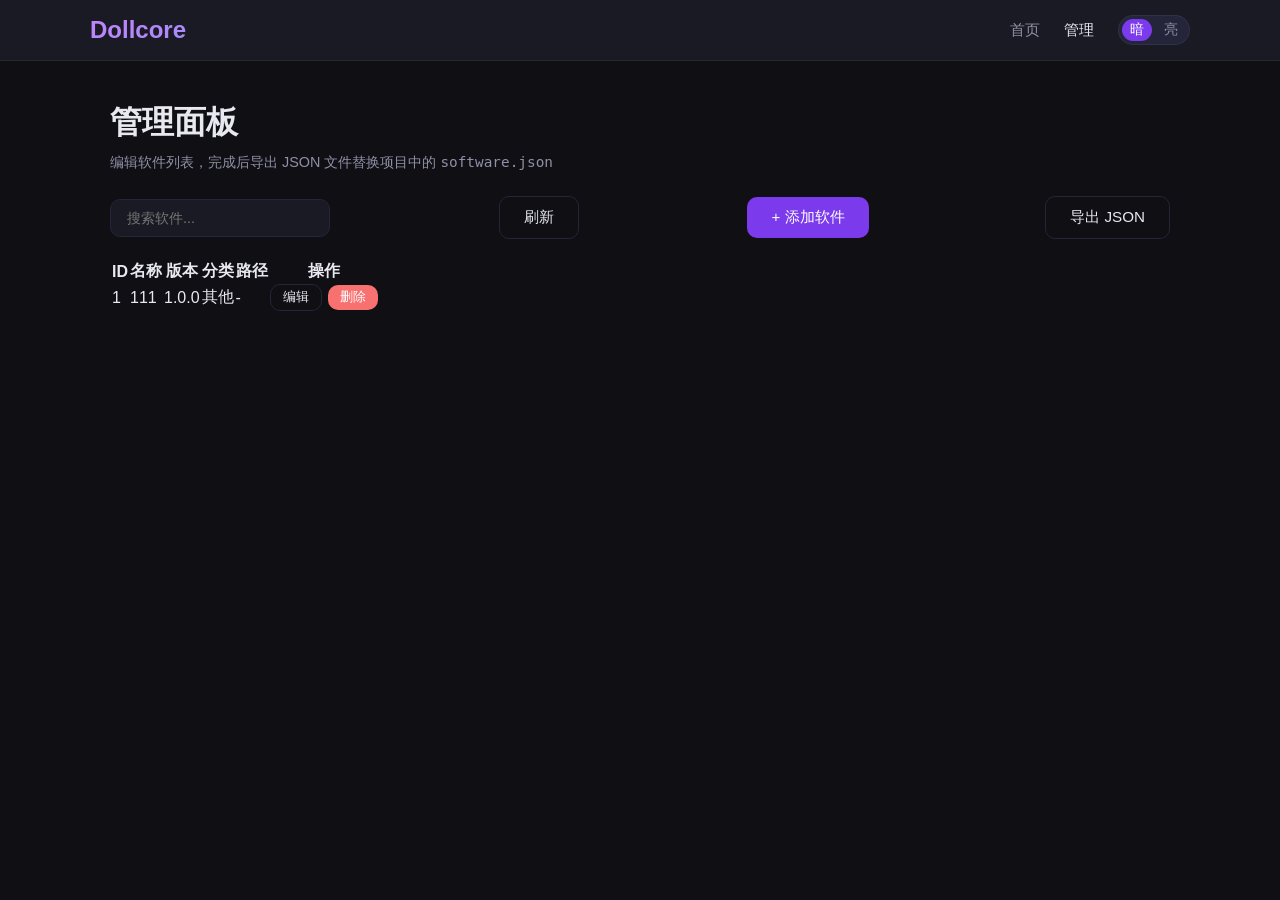
==== admin.html @ ba073d38 "Add files via upload" ====
<!DOCTYPE html>
<html lang="zh-CN" data-theme="dark">
<head>
  <meta charset="UTF-8" />
  <meta name="viewport" content="width=device-width, initial-scale=1.0" />
  <title>Dollcore - 管理面板</title>
  <link rel="stylesheet" href="css/style.css" />
  <style>
    .admin-page { padding: 40px 20px; }
    .admin-page h1 { margin-bottom: 8px; }
    .admin-page .sub { color: var(--text2); font-size: 0.9rem; margin-bottom: 24px; }
    .admin-toolbar { margin-bottom: 20px; }
    .admin-toolbar input {
      background: var(--bg2); border: 1px solid var(--bg3); color: var(--text);
      padding: 10px 16px; border-radius: var(--radius); font-size: 0.9rem; width: 220px;
    }
  </style>
</head>
<body>
  <nav class="navbar">
    <div class="inner">
      <a href="index.html" class="logo">Dollcore</a>
      <div class="links">
        <a href="index.html">首页</a>
        <a href="admin.html" class="active">管理</a>
        <button class="theme-toggle" title="切换主题">
          <span class="theme-opt dark-opt active">暗</span>
          <span class="theme-opt light-opt">亮</span>
        </button>
      </div>
    </div>
  </nav>

  <div class="container admin-page">
    <h1>管理面板</h1>
    <p class="sub">编辑软件列表，完成后导出 JSON 文件替换项目中的 <code>software.json</code></p>

    <div class="admin-toolbar">
      <input id="admin-search" placeholder="搜索软件..." />
      <button class="btn btn-outline" id="admin-refresh">刷新</button>
      <button class="btn btn-primary" id="admin-add">+ 添加软件</button>
      <button class="btn btn-outline" id="admin-export" style="margin-left:8px">导出 JSON</button>
    </div>

    <div id="table-wrap" style="overflow-x:auto">
      <table>
        <thead>
          <tr><th>ID</th><th>名称</th><th>版本</th><th>分类</th><th>路径</th><th>操作</th></tr>
        </thead>
        <tbody id="table-body"></tbody>
      </table>
    </div>
    <div id="admin-empty" class="empty" style="display:none">
      <div class="icon">📋</div>
      <h3>暂无软件条目</h3>
      <p>点击"添加软件"创建您的第一个条目。</p>
    </div>

    <div id="modal" class="modal-overlay" style="display:none">
      <div class="modal">
        <h2 id="modal-title">添加软件</h2>
        <form id="modal-form">
          <div class="field"><label>名称 *</label><input name="name" required placeholder="软件名称" /></div>
          <div class="field-row">
            <div class="field"><label>版本</label><input name="version" placeholder="1.0.0" /></div>
            <div class="field"><label>分类</label>
              <select name="category">
                <option value="其他">其他</option><option value="开发">开发</option><option value="设计">设计</option>
                <option value="游戏">游戏</option><option value="工具">工具</option><option value="媒体">媒体</option><option value="生产力">生产力</option>
              </select>
            </div>
          </div>
          <div class="field"><label>描述</label><textarea name="description" placeholder="描述该软件..."></textarea></div>
          <div class="field"><label>文件 / 下载路径</label><input name="file_path" placeholder="粘贴本地路径或URL" /></div>
          <div class="field"><label>图标 URL</label><input name="icon_url" placeholder="https://..." /></div>
          <div class="btns">
            <button type="button" class="btn btn-outline" id="modal-cancel">取消</button>
            <button type="submit" class="btn btn-primary" id="modal-save">创建</button>
          </div>
        </form>
      </div>
    </div>
  </div>

  <script src="js/admin.js"></script>
</body>
</html>
---- css/style.css ----
* { margin: 0; padding: 0; box-sizing: border-box; }

:root {
  --bg: #0f0f14; --bg2: #1a1a24; --bg3: #24243a;
  --text: #e8e8f0; --text2: #9090a8;
  --accent: #c084fc; --accent2: #7c3aed; --danger: #f87171;
  --border: rgba(255,255,255,0.06); --radius: 10px;

  --gate-bg: linear-gradient(135deg, #0f0f14 0%, #1a1025 30%, #0f0f14 60%, #12091f 100%);
  --gate-card-bg: rgba(26,26,36,0.85);
  --gate-card-border: rgba(255,255,255,0.06);
  --gate-card-shadow: 0 4px 32px rgba(0,0,0,0.3);
  --gate-logo: #e8e8f0;
  --gate-poem: #9090a8;
  --gate-divider-color: #c084fc;
  --gate-hint: #9090a8;
  --gate-input-bg: #0f0f14;
  --gate-input-border: #24243a;
  --gate-input-color: #e8e8f0;
  --gate-input-focus-border: #c084fc;
  --gate-input-focus-shadow: rgba(192,132,252,0.15);
  --gate-btn-bg: linear-gradient(135deg, #7c3aed, #6d28d9);
  --gate-shape-1: rgba(124,58,237,0.2);
  --gate-shape-2: rgba(167,139,250,0.12);
  --gate-particle: 192,132,252;
}

[data-theme="light"] {
  --bg: #f8fafc; --bg2: #ffffff; --bg3: #e2e8f0;
  --text: #1e293b; --text2: #64748b;
  --accent: #7c3aed; --accent2: #6d28d9; --danger: #ef4444;
  --border: rgba(0,0,0,0.06);

  --gate-bg: linear-gradient(135deg, #f8fafc 0%, #f1f5f9 30%, #faf9fb 60%, #f5f3ff 100%);
  --gate-card-bg: rgba(255,255,255,0.7);
  --gate-card-border: rgba(0,0,0,0.06);
  --gate-card-shadow: 0 4px 32px rgba(0,0,0,0.04);
  --gate-logo: #1e293b;
  --gate-poem: #64748b;
  --gate-divider-color: #cbd5e1;
  --gate-hint: #94a3b8;
  --gate-input-bg: #f8fafc;
  --gate-input-border: #e2e8f0;
  --gate-input-color: #334155;
  --gate-input-focus-border: #94a3b8;
  --gate-input-focus-shadow: rgba(148,163,184,0.12);
  --gate-btn-bg: #1e293b;
  --gate-shape-1: rgba(148,163,184,0.10);
  --gate-shape-2: rgba(148,163,184,0.08);
  --gate-particle: 100,116,139;
}

body {
  font-family: -apple-system, BlinkMacSystemFont, 'Segoe UI', Roboto, sans-serif;
  background: var(--bg); color: var(--text);
  min-height: 100vh; transition: background 0.3s, color 0.3s;
}
a { color: var(--accent); text-decoration: none; }
a:hover { text-decoration: underline; }
.container { max-width: 1100px; margin: 0 auto; padding: 0 20px; }

/* Theme toggle */
.theme-toggle {
  display: inline-flex; align-items: center; gap: 4px;
  background: var(--bg3); border: 1px solid var(--border);
  border-radius: 20px; padding: 3px; cursor: pointer;
  font-size: 0.85rem; line-height: 1; color: var(--text2);
}
.theme-opt { padding: 4px 8px; border-radius: 16px; transition: background 0.2s; }
.theme-opt.active { background: var(--accent2); color: #fff; }

/* Navbar */
.navbar {
  background: var(--bg2); border-bottom: 1px solid var(--border);
  padding: 0 20px; position: sticky; top: 0; z-index: 100;
  backdrop-filter: blur(10px); transition: background 0.3s;
}
.navbar .inner {
  max-width: 1100px; margin: 0 auto;
  display: flex; align-items: center; justify-content: space-between; height: 60px;
}
.navbar .logo {
  font-size: 1.5rem; font-weight: 700;
  background: linear-gradient(135deg, var(--accent), #a78bfa);
  -webkit-background-clip: text; -webkit-text-fill-color: transparent;
}
.navbar .links { display: flex; gap: 24px; align-items: center; }
.navbar .links a {
  color: var(--text2); font-size: 0.95rem; transition: color 0.2s;
}
.navbar .links a:hover, .navbar .links a.active { color: var(--text); text-decoration: none; }

/* Page switching */
.page { padding-top: 30px; }

/* Hero */
.hero { text-align: center; padding: 60px 20px 40px; }
.hero h1 { font-size: 2.4rem; margin-bottom: 12px; }
.hero p { color: var(--text2); font-size: 1.1rem; max-width: 500px; margin: 0 auto; }

/* Toolbar row */
.toolbar-row {
  display: flex; gap: 12px; margin-bottom: 24px; flex-wrap: wrap; align-items: center;
}
.toolbar-row form { display: flex; gap: 8px; }
.toolbar-row input, .toolbar-row select {
  background: var(--bg2); border: 1px solid var(--bg3); color: var(--text);
  padding: 10px 16px; border-radius: var(--radius); font-size: 0.9rem; width: 240px;
}
.toolbar-row select { width: auto; }

/* Grid */
.grid {
  display: grid;
  grid-template-columns: repeat(auto-fill, minmax(280px, 1fr));
  gap: 20px; padding-bottom: 40px;
}
.card {
  background: var(--bg2); border: 1px solid var(--border);
  border-radius: var(--radius); padding: 24px;
  transition: border-color 0.2s, transform 0.2s, background 0.3s;
  cursor: pointer; display: block; text-decoration: none; color: inherit;
}
.card:hover { border-color: var(--accent); transform: translateY(-2px); }
.card h3 { font-size: 1.1rem; margin-bottom: 6px; }
.card .ver { font-size: 0.8rem; color: var(--accent); margin-bottom: 10px; }
.card .desc { color: var(--text2); font-size: 0.9rem; line-height: 1.5;
  display: -webkit-box; -webkit-line-clamp: 3; -webkit-box-orient: vertical; overflow: hidden; }
.card .meta { display: flex; justify-content: space-between; align-items: center;
  margin-top: 16px; font-size: 0.8rem; color: var(--text2); }
.card .cat { background: var(--bg3); padding: 3px 10px; border-radius: 20px; }

/* Detail */
.detail .back { color: var(--text2); font-size: 0.9rem; margin-bottom: 20px; display: inline-block; }
.detail h1 { font-size: 2rem; margin-bottom: 8px; }
.detail .info { display: flex; gap: 20px; color: var(--text2);
  margin-bottom: 24px; font-size: 0.9rem; flex-wrap: wrap; }
.detail .desc { line-height: 1.7; margin-bottom: 30px; color: var(--text2); }
.detail .actions { display: flex; gap: 12px; flex-wrap: wrap; }

/* Buttons */
.btn {
  display: inline-flex; align-items: center; gap: 8px;
  padding: 10px 24px; border-radius: var(--radius); font-size: 0.95rem;
  border: none; cursor: pointer; font-weight: 500; transition: opacity 0.2s;
}
.btn:hover { opacity: 0.85; }
.btn-primary { background: var(--accent2); color: #fff; }
.btn-danger { background: var(--danger); color: #fff; }
.btn-outline { background: transparent; border: 1px solid var(--bg3); color: var(--text); }

/* Admin */
.admin h1 { margin-bottom: 24px; }
.admin-toolbar {
  display: flex; justify-content: space-between; align-items: center;
  margin-bottom: 20px; flex-wrap: wrap; gap: 12px;
}
.admin-toolbar input {
  background: var(--bg2); border: 1px solid var(--bg3); color: var(--text);
  padding: 10px 16px; border-radius: var(--radius); font-size: 0.9rem; width: 220px;
}
.admin table { width: 100%; border-collapse: collapse; }
.admin th, .admin td {
  padding: 12px 16px; text-align: left; border-bottom: 1px solid var(--border);
}
.admin th { color: var(--text2); font-size: 0.85rem; text-transform: uppercase; }
.admin td { font-size: 0.9rem; }
.admin tr:hover td { background: rgba(128,128,128,0.04); }

/* Modal */
.modal-overlay {
  position: fixed; inset: 0; background: rgba(0,0,0,0.6);
  display: flex; align-items: center; justify-content: center; z-index: 1000;
  backdrop-filter: blur(4px);
}
.modal {
  background: var(--bg2); border-radius: var(--radius); padding: 30px;
  width: 90%; max-width: 520px; border: 1px solid var(--border);
}
.modal h2 { margin-bottom: 20px; }
.modal .field { margin-bottom: 16px; }
.modal .field label { display: block; font-size: 0.85rem; color: var(--text2); margin-bottom: 6px; }
.modal .field input, .modal .field textarea, .modal .field select {
  width: 100%; padding: 10px 14px; background: var(--bg); border: 1px solid var(--bg3);
  color: var(--text); border-radius: var(--radius); font-size: 0.9rem;
}
.modal .field textarea { min-height: 80px; resize: vertical; }
.modal .field-row { display: grid; grid-template-columns: 1fr 1fr; gap: 16px; }
.modal .btns { display: flex; gap: 10px; justify-content: flex-end; margin-top: 20px; }

/* Empty */
.empty { text-align: center; padding: 60px 20px; color: var(--text2); }
.empty .icon { font-size: 3rem; margin-bottom: 16px; }
.empty h3 { margin-bottom: 8px; color: var(--text); }

/* Gate */
.gate {
  position: fixed; inset: 0;
  display: flex; align-items: center; justify-content: center;
  background: var(--gate-bg); overflow: hidden; transition: background 0.5s;
}
.gate-bg-shapes { position: fixed; inset: 0; pointer-events: none; z-index: 1; }
.gate-shape { position: absolute; border-radius: 50%; animation: shape-drift 12s ease-in-out infinite; }
.gate-shape-1 {
  width: 400px; height: 400px; background: var(--gate-shape-1);
  top: -15%; right: -8%; animation-delay: 0s;
}
.gate-shape-2 {
  width: 320px; height: 320px; background: var(--gate-shape-2);
  bottom: -12%; left: -6%; animation-delay: -6s;
}
@keyframes shape-drift {
  0%, 100% { transform: translate(0, 0) scale(1); }
  33% { transform: translate(40px, -40px) scale(1.08); }
  66% { transform: translate(-30px, 30px) scale(0.94); }
}

.gate-card {
  position: relative; z-index: 2;
  background: var(--gate-card-bg); backdrop-filter: blur(16px);
  border: 1px solid var(--gate-card-border); border-radius: 24px;
  padding: 52px 44px; width: 90%; max-width: 440px;
  text-align: center; box-shadow: var(--gate-card-shadow);
  transition: opacity 0.5s, transform 0.5s, background 0.3s;
}
.gate-card.shake { animation: shake 0.5s ease-in-out; }
.gate-card.fade-out { opacity: 0; transform: scale(0.95); }

@keyframes shake {
  0%, 100% { transform: translateX(0); }
  20% { transform: translateX(-8px); } 40% { transform: translateX(8px); }
  60% { transform: translateX(-6px); } 80% { transform: translateX(6px); }
}

.gate-logo {
  font-size: 2.8rem; font-weight: 700; letter-spacing: -0.02em;
  color: var(--gate-logo); margin-bottom: 24px; transition: color 0.3s;
}
.gate-poem {
  font-size: 1.05rem; color: var(--gate-poem); line-height: 1.9;
  letter-spacing: 0.04em; font-family: 'Microsoft YaHei', '微软雅黑', sans-serif;
  transition: color 0.3s;
}
.gate-divider {
  width: 48px; height: 2px; background: var(--gate-divider-color);
  border-radius: 1px; margin: 24px auto; transition: background 0.3s;
}
.gate-hint { font-size: 0.82rem; color: var(--gate-hint); margin-bottom: 24px; transition: color 0.3s; }
.gate-form { display: flex; flex-direction: column; gap: 12px; }
.gate-input {
  width: 100%; padding: 12px 16px;
  background: var(--gate-input-bg); border: 1px solid var(--gate-input-border);
  border-radius: 12px; color: var(--gate-input-color); font-size: 0.9rem;
  text-align: center; font-family: monospace; outline: none;
  transition: border-color 0.3s, box-shadow 0.3s, background 0.3s, color 0.3s;
}
.gate-input:focus {
  border-color: var(--gate-input-focus-border);
  box-shadow: 0 0 0 3px var(--gate-input-focus-shadow);
}
.gate-error { font-size: 0.82rem; color: #ef4444; animation: fade-in 0.3s ease; }
.gate-btn {
  display: inline-flex; align-items: center; justify-content: center; gap: 8px;
  padding: 12px 28px; background: var(--gate-btn-bg); color: #fff;
  font-size: 0.95rem; font-weight: 500; border: none; border-radius: 12px;
  cursor: pointer; transition: opacity 0.2s, transform 0.2s;
}
.gate-btn:hover { opacity: 0.9; transform: translateY(-1px); }
.gate-theme-row { position: relative; z-index: 3; margin-top: 20px; display: flex; justify-content: center; }

#particles { position: fixed; inset: 0; pointer-events: none; z-index: 0; }

@keyframes fade-in {
  from { opacity: 0; transform: translateY(-4px); }
  to { opacity: 1; transform: translateY(0); }
}
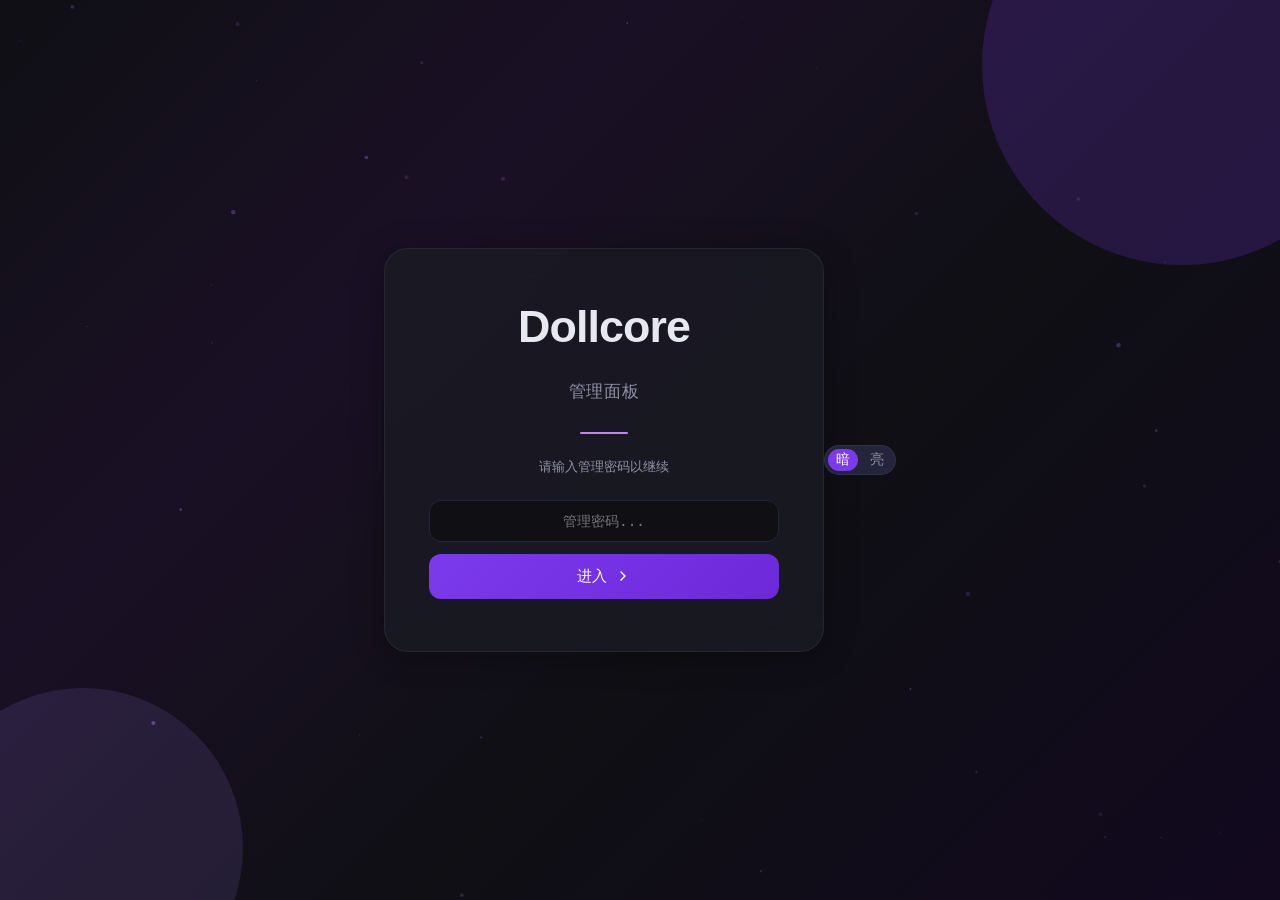
==== commit 0f3c0d9b: "Add files via upload 添加了网站选项，优化了管理页面，使用了双密码跳转功能" ====
--- a/admin.html
+++ b/admin.html
@@ -9,7 +9,14 @@
     .admin-page { padding: 40px 20px; }
     .admin-page h1 { margin-bottom: 8px; }
     .admin-page .sub { color: var(--text2); font-size: 0.9rem; margin-bottom: 24px; }
-    .admin-toolbar { margin-bottom: 20px; }
+    .admin-tabs { display: flex; gap: 0; margin-bottom: 20px; border-bottom: 1px solid var(--border); }
+    .admin-tab {
+      padding: 10px 24px; cursor: pointer; font-size: 0.9rem;
+      color: var(--text2); border-bottom: 2px solid transparent;
+      transition: color 0.2s, border-color 0.2s; background: none; border-top: none; border-left: none; border-right: none;
+    }
+    .admin-tab.active { color: var(--accent); border-bottom-color: var(--accent); }
+    .admin-toolbar { display: flex; gap: 10px; margin-bottom: 20px; align-items: center; flex-wrap: wrap; }
     .admin-toolbar input {
       background: var(--bg2); border: 1px solid var(--bg3); color: var(--text);
       padding: 10px 16px; border-radius: var(--radius); font-size: 0.9rem; width: 220px;
@@ -17,6 +24,38 @@
   </style>
 </head>
 <body>
+
+  <div id="admin-gate" class="gate" style="display:none">
+    <canvas id="particles"></canvas>
+    <div class="gate-bg-shapes">
+      <div class="gate-shape gate-shape-1"></div>
+      <div class="gate-shape gate-shape-2"></div>
+    </div>
+    <div class="gate-card" id="admin-gate-card">
+      <h1 class="gate-logo">Dollcore</h1>
+      <p class="gate-poem">管理面板</p>
+      <div class="gate-divider"></div>
+      <p class="gate-hint">请输入管理密码以继续</p>
+      <form id="admin-gate-form" class="gate-form">
+        <input id="admin-gate-input" class="gate-input" type="password" placeholder="管理密码..." autofocus />
+        <p id="admin-gate-error" class="gate-error" style="display:none">密码错误，请重试</p>
+        <button type="submit" class="gate-btn">
+          <span>进入</span>
+          <svg width="16" height="16" viewBox="0 0 16 16" fill="none">
+            <path d="M6 4L10 8L6 12" stroke="currentColor" stroke-width="1.5" stroke-linecap="round" stroke-linejoin="round"/>
+          </svg>
+        </button>
+      </form>
+    </div>
+    <div class="gate-theme-row">
+      <button class="theme-toggle" id="theme-toggle-gate" title="切换主题">
+        <span class="theme-opt dark-opt active">暗</span>
+        <span class="theme-opt light-opt">亮</span>
+      </button>
+    </div>
+  </div>
+
+  <div id="admin-app" style="display:none">
   <nav class="navbar">
     <div class="inner">
       <a href="index.html" class="logo">Dollcore</a>
@@ -33,45 +72,61 @@
 
   <div class="container admin-page">
     <h1>管理面板</h1>
-    <p class="sub">编辑软件列表，完成后导出 JSON 文件替换项目中的 <code>software.json</code></p>
+    <p class="sub">编辑软件与网站列表，完成后导出 JSON 文件替换项目中对应的文件</p>
+
+    <div class="admin-tabs">
+      <button class="admin-tab active" data-type="software">软件管理</button>
+      <button class="admin-tab" data-type="websites">网站管理</button>
+    </div>
 
     <div class="admin-toolbar">
-      <input id="admin-search" placeholder="搜索软件..." />
+      <input id="admin-search" placeholder="搜索..." />
       <button class="btn btn-outline" id="admin-refresh">刷新</button>
-      <button class="btn btn-primary" id="admin-add">+ 添加软件</button>
-      <button class="btn btn-outline" id="admin-export" style="margin-left:8px">导出 JSON</button>
+      <button class="btn btn-primary" id="admin-add">+ 添加</button>
+      <button class="btn btn-outline" id="admin-export">导出 JSON</button>
     </div>
 
     <div id="table-wrap" style="overflow-x:auto">
       <table>
-        <thead>
-          <tr><th>ID</th><th>名称</th><th>版本</th><th>分类</th><th>路径</th><th>操作</th></tr>
-        </thead>
+        <thead id="table-head"></thead>
         <tbody id="table-body"></tbody>
       </table>
     </div>
     <div id="admin-empty" class="empty" style="display:none">
       <div class="icon">📋</div>
-      <h3>暂无软件条目</h3>
-      <p>点击"添加软件"创建您的第一个条目。</p>
+      <h3>暂无条目</h3>
+      <p>点击"添加"创建您的第一个条目。</p>
     </div>
 
     <div id="modal" class="modal-overlay" style="display:none">
       <div class="modal">
-        <h2 id="modal-title">添加软件</h2>
+        <h2 id="modal-title">添加</h2>
         <form id="modal-form">
-          <div class="field"><label>名称 *</label><input name="name" required placeholder="软件名称" /></div>
-          <div class="field-row">
-            <div class="field"><label>版本</label><input name="version" placeholder="1.0.0" /></div>
-            <div class="field"><label>分类</label>
-              <select name="category">
-                <option value="其他">其他</option><option value="开发">开发</option><option value="设计">设计</option>
-                <option value="游戏">游戏</option><option value="工具">工具</option><option value="媒体">媒体</option><option value="生产力">生产力</option>
-              </select>
+          <div class="field"><label>名称 *</label><input name="name" required placeholder="名称" /></div>
+          <div id="modal-fields-software">
+            <div class="field-row">
+              <div class="field"><label>版本</label><input name="version" placeholder="1.0.0" /></div>
+              <div class="field"><label>分类</label>
+                <select name="category">
+                  <option value="其他">其他</option><option value="开发">开发</option><option value="设计">设计</option>
+                  <option value="游戏">游戏</option><option value="工具">工具</option><option value="媒体">媒体</option><option value="生产力">生产力</option>
+                </select>
+              </div>
+            </div>
+            <div class="field"><label>文件 / 下载路径</label><input name="file_path" placeholder="粘贴本地路径或URL" /></div>
+          </div>
+          <div id="modal-fields-website" style="display:none">
+            <div class="field"><label>网址 *</label><input name="url" placeholder="https://..." /></div>
+            <div class="field-row">
+              <div class="field"><label>分类</label>
+                <select name="category_web">
+                  <option value="其他">其他</option><option value="工具">工具</option><option value="资源">资源</option>
+                  <option value="学习">学习</option><option value="设计">设计</option><option value="开发">开发</option><option value="媒体">媒体</option>
+                </select>
+              </div>
             </div>
           </div>
-          <div class="field"><label>描述</label><textarea name="description" placeholder="描述该软件..."></textarea></div>
-          <div class="field"><label>文件 / 下载路径</label><input name="file_path" placeholder="粘贴本地路径或URL" /></div>
+          <div class="field"><label>描述</label><textarea name="description" placeholder="描述..."></textarea></div>
           <div class="field"><label>图标 URL</label><input name="icon_url" placeholder="https://..." /></div>
           <div class="btns">
             <button type="button" class="btn btn-outline" id="modal-cancel">取消</button>
@@ -81,6 +136,7 @@
       </div>
     </div>
   </div>
+  </div>
 
   <script src="js/admin.js"></script>
 </body>
--- a/css/style.css
+++ b/css/style.css
@@ -90,6 +90,26 @@
 }
 .navbar .links a:hover, .navbar .links a.active { color: var(--text); text-decoration: none; }
 
+/* Layout */
+.layout { display: flex; min-height: calc(100vh - 60px); }
+.main { flex: 1; padding: 0 20px; }
+
+/* Sidebar */
+.sidebar {
+  width: 180px; min-width: 180px;
+  background: var(--bg2); border-right: 1px solid var(--border);
+  padding: 24px 0; display: flex; flex-direction: column; gap: 4px;
+  transition: background 0.3s;
+}
+.sidebar-item {
+  display: flex; align-items: center; gap: 10px;
+  padding: 10px 24px; color: var(--text2); font-size: 0.9rem;
+  text-decoration: none; transition: color 0.2s, background 0.2s;
+  border-left: 2px solid transparent;
+}
+.sidebar-item:hover { color: var(--text); background: rgba(128,128,128,0.05); text-decoration: none; }
+.sidebar-item.active { color: var(--accent); border-left-color: var(--accent); background: rgba(128,128,128,0.04); }
+
 /* Page switching */
 .page { padding-top: 30px; }
 
@@ -124,6 +144,8 @@
 .card:hover { border-color: var(--accent); transform: translateY(-2px); }
 .card h3 { font-size: 1.1rem; margin-bottom: 6px; }
 .card .ver { font-size: 0.8rem; color: var(--accent); margin-bottom: 10px; }
+.card .ver.site-url { color: var(--text2); font-family: monospace; font-size: 0.75rem;
+  white-space: nowrap; overflow: hidden; text-overflow: ellipsis; }
 .card .desc { color: var(--text2); font-size: 0.9rem; line-height: 1.5;
   display: -webkit-box; -webkit-line-clamp: 3; -webkit-box-orient: vertical; overflow: hidden; }
 .card .meta { display: flex; justify-content: space-between; align-items: center;
